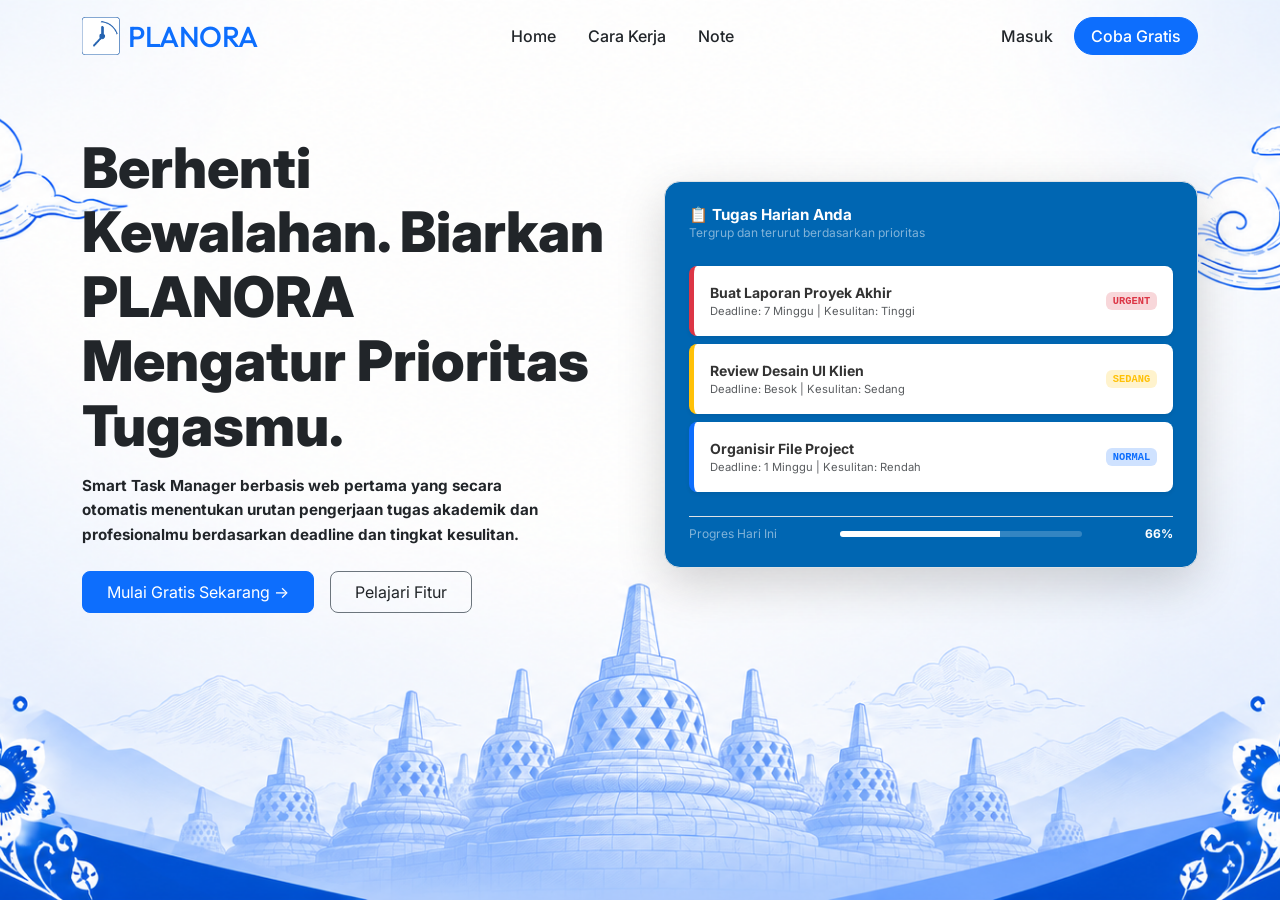
==== index.html @ 5c39a645 "Add files via upload" ====
<!DOCTYPE html>
<html lang="id">
<head>
    <meta charset="UTF-8">
    <meta name="viewport" content="width=device-width, initial-scale=1.0">
    <title>Planora - Smart Task Manager</title>
    <link href="https://cdn.jsdelivr.net/npm/bootstrap@5.3.0/dist/css/bootstrap.min.css" rel="stylesheet">
    <link rel="preconnect" href="https://fonts.googleapis.com">
    <link rel="preconnect" href="https://fonts.gstatic.com" crossorigin>
    <link href="https://fonts.googleapis.com/css2?family=Inter:wght@400;500;600;700&family=Outfit:wght@800;900&display=swap" rel="stylesheet">

    <style>
        body {
            font-family: 'Inter', sans-serif;
            background-image: url('assets/img/bg1.png');
            background-size: cover;
            background-position: center;
            background-repeat: no-repeat;
            background-attachment: fixed;
            min-height: 100vh;
            margin: 0;
        }

        /* Font khusus untuk nama Brand/Logo PLANORA */
        .brand-font {
            font-family: 'Outfit', sans-serif;
            letter-spacing: -0.5px;
        }

        /* Penyesuaian mockup tugas di sisi kanan */
        .preview-card {
            background-color: #0066b2;
            color: white;
            border-radius: 16px;
        }
        .task-item {
            background-color: white;
            color: #333;
            border-radius: 8px;
            border-left: 5px solid;
        }
        .task-urgent { border-left-color: #dc3545; }
        .task-sedang { border-left-color: #ffc107; }
        .task-normal { border-left-color: #0d6efd; }
    </style>
</head>
<body>

    <nav class="navbar navbar-expand-lg navbar-light py-3">
        <div class="container">
            <div class="d-flex align-items-center text-primary gap-2">
                <img src="assets/img/Lg.png" alt="Logo Planora" style="height: 38px; width: auto; object-fit: contain;">
                <h1 class="brand-font fw-black tracking-tight m-0" style="font-size: 1.8rem;">PLANORA</h1>
            </div>
            
            <div class="collapse navbar-collapse justify-content-center" id="navbarNav">
                <ul class="navbar-nav gap-3">
                    <li class="nav-item"><a class="nav-link small fw-medium text-dark" href="#">Home</a></li>
                    <li class="nav-item"><a class="nav-link small fw-medium text-dark" href="#">Cara Kerja</a></li>
                    <li class="nav-item"><a class="nav-link small fw-medium text-dark" href="#">Note</a></li>
                </ul>
            </div>

            <div class="d-flex align-items-center gap-2">
                <button class="btn btn-link text-decoration-none text-dark small fw-medium" data-bs-toggle="modal" data-bs-target="#loginModal">Masuk</button>
                <button class="btn btn-primary small fw-medium px-3 rounded-pill" data-bs-toggle="modal" data-bs-target="#registerModal">Coba Gratis</button>
            </div>
        </div>
    </nav>

    <header class="container py-5 mt-3">
        <div class="row align-items-center g-5">
            
            <div class="col-lg-6">
                <h1 class="display-4 text-dark mb-3" style="font-weight: 850; line-height: 1.15;">
                    Berhenti Kewalahan. Biarkan PLANORA Mengatur Prioritas Tugasmu.
                </h1>
                <p class="text-dark fw-bold mb-4 pe-lg-5" style="font-size: 0.95rem; line-height: 1.6;">
                    Smart Task Manager berbasis web pertama yang secara otomatis menentukan urutan pengerjaan tugas akademik dan profesionalmu berdasarkan deadline dan tingkat kesulitan.
                </p>
                <div class="d-flex gap-3">
                    <button class="btn btn-primary btn-lg px-4 fs-6 rounded-3" data-bs-toggle="modal" data-bs-target="#registerModal">
                        Mulai Gratis Sekarang &rarr;
                    </button>
                    <button class="btn btn-outline-secondary btn-lg px-4 fs-6 rounded-3 text-dark">
                        Pelajari Fitur
                    </button>
                </div>
            </div>

            <div class="col-lg-6">
                <div class="preview-card p-4 shadow-lg border border-light/10">
                    <div class="mb-4">
                        <h5 class="fw-bold m-0 d-flex align-items-center gap-2" style="font-size: 0.95rem;">
                            📋 Tugas Harian Anda
                        </h5>
                        <p class="m-0 text-white-50" style="font-size: 0.75rem;">Tergrup dan terurut berdasarkan prioritas</p>
                    </div>

                    <div class="task-item task-urgent p-3 mb-2 d-flex justify-content-between align-items-center shadow-sm">
                        <div>
                            <div class="fw-bold small">Buat Laporan Proyek Akhir</div>
                            <div class="text-muted" style="font-size: 0.7rem;">Deadline: 7 Minggu | Kesulitan: Tinggi</div>
                        </div>
                        <span class="badge bg-danger-subtle text-danger font-monospace" style="font-size: 0.65rem;">URGENT</span>
                    </div>

                    <div class="task-item task-sedang p-3 mb-2 d-flex justify-content-between align-items-center shadow-sm">
                        <div>
                            <div class="fw-bold small">Review Desain UI Klien</div>
                            <div class="text-muted" style="font-size: 0.7rem;">Deadline: Besok | Kesulitan: Sedang</div>
                        </div>
                        <span class="badge bg-warning-subtle text-warning font-monospace" style="font-size: 0.65rem;">SEDANG</span>
                    </div>

                    <div class="task-item task-normal p-3 mb-4 d-flex justify-content-between align-items-center shadow-sm">
                        <div>
                            <div class="fw-bold small">Organisir File Project</div>
                            <div class="text-muted" style="font-size: 0.7rem;">Deadline: 1 Minggu | Kesulitan: Rendah</div>
                        </div>
                        <span class="badge bg-primary-subtle text-primary font-monospace" style="font-size: 0.65rem;">NORMAL</span>
                    </div>

                    <div class="pt-2 border-top border-white/10 d-flex justify-content-between align-items-center" style="font-size: 0.75rem;">
                        <span class="text-white-50">Progres Hari Ini</span>
                        <div class="w-50 mx-2">
                            <div class="progress" style="height: 6px; background-color: rgba(255,255,255,0.2);">
                                <div class="progress-bar bg-white" style="width: 66%"></div>
                            </div>
                        </div>
                        <span class="fw-bold">66%</span>
                    </div>
                </div>
            </div>

        </div>
    </header>

    <div class="modal fade" id="loginModal" tabindex="-1" aria-hidden="true">
        <div class="modal-dialog modal-dialog-centered" style="max-width: 400px;">
            <div class="modal-content border-0 shadow p-4">
                <div class="modal-header border-0 p-0 justify-content-center flex-column text-center mb-4">
                    <h2 class="brand-font fw-black text-primary m-0">PLANORA</h2>
                    <p class="text-muted small m-0 mt-1">Masuk ke akun Planora Anda</p>
                    <button type="button" class="btn-close position-absolute top-0 end-0 m-3" data-bs-dismiss="modal"></button>
                </div>
                <div class="modal-body p-0">
                    <form onsubmit="prosesLogin(event)">
                        <div class="mb-3">
                            <label class="form-label small fw-bold">Alamat Email</label>
                            <input type="email" id="login-email" class="form-control" placeholder="planora@email.com" required>
                        </div>
                        <div class="mb-3">
                            <label class="form-label small fw-bold">Kata Sandi</label>
                            <input type="password" id="login-password" class="form-control" placeholder="******" required>
                        </div>
                        <div id="login-error" class="alert alert-danger small py-2 d-none"></div>
                        <button type="submit" class="btn btn-primary w-100 fw-bold py-2 mb-3">Masuk</button>
                    </form>
                    <div class="text-center mt-3">
                        <span class="small text-muted">Belum punya akun? <a href="#" class="text-decoration-none" data-bs-toggle="modal" data-bs-target="#registerModal">Daftar</a></span>
                    </div>
                </div>
            </div>
        </div>
    </div>

    <div class="modal fade" id="registerModal" tabindex="-1" aria-hidden="true">
        <div class="modal-dialog modal-dialog-centered" style="max-width: 400px;">
            <div class="modal-content border-0 shadow p-4">
                <div class="modal-header border-0 p-0 justify-content-center flex-column text-center mb-4">
                    <h2 class="brand-font fw-black text-primary m-0">PLANORA</h2>
                    <p class="text-muted small m-0 mt-1">Buat akun gratis kamu sekarang</p>
                    <button type="button" class="btn-close position-absolute top-0 end-0 m-3" data-bs-dismiss="modal"></button>
                </div>
                <div class="modal-body p-0">
                    <form onsubmit="prosesRegister(event)">
                        <div class="mb-3">
                            <label class="form-label small fw-bold">Nama Lengkap</label>
                            <input type="text" id="reg-nama" class="form-control" placeholder="Nama Lengkap" required>
                        </div>
                        <div class="mb-3">
                            <label class="form-label small fw-bold">Alamat Email</label>
                            <input type="email" id="reg-email" class="form-control" placeholder="planoa@email.com" required>
                        </div>
                        <div class="mb-3">
                            <label class="form-label small fw-bold">Kata Sandi</label>
                            <input type="password" id="reg-password" class="form-control" placeholder="******" required>
                            <div class="form-text text-muted" style="font-size: 11px;">Minimal 8 karakter, 1 angka, dan 1 huruf besar.</div>
                        </div>
                        <div class="mb-3">
                            <label class="form-label small fw-bold">Konfirmasi Kata Sandi</label>
                            <input type="password" id="reg-confirm-password" class="form-control" placeholder="******" required>
                        </div>
                        <div id="reg-error" class="alert alert-danger small py-2 d-none"></div>
                        <button type="submit" class="btn btn-primary w-100 fw-bold py-2 mb-3">Daftar Sekarang</button>
                    </form>
                    <div class="text-center mt-3">
                        <span class="small text-muted">Sudah punya akun? <a href="#" class="text-decoration-none" data-bs-toggle="modal" data-bs-target="#loginModal">Login</a></span>
                    </div>
                </div>
            </div>
        </div>
    </div>

    <script src="https://cdn.jsdelivr.net/npm/bootstrap@5.3.0/dist/js/bootstrap.bundle.min.js"></script>

    <script>
        const passwordRegex = /^(?=.*[A-Z])(?=.*\d).{8,}$/;

        function prosesRegister(e) {
            e.preventDefault();
            const nama = document.getElementById('reg-nama').value.trim();
            const email = document.getElementById('reg-email').value.trim();
            const password = document.getElementById('reg-password').value;
            const confirmPassword = document.getElementById('reg-confirm-password').value;
            const errorDiv = document.getElementById('reg-error');

            errorDiv.classList.add('d-none');

            if (!passwordRegex.test(password)) {
                errorDiv.innerText = "Sandi wajib minimal 8 karakter, 1 angka, dan 1 huruf besar!";
                errorDiv.classList.remove('d-none');
                return false;
            }

            if (password !== confirmPassword) {
                errorDiv.innerText = "Konfirmasi kata sandi tidak cocok!";
                errorDiv.classList.remove('d-none');
                return false;
            }

            const userBaru = { nama, email, password, telegram: "" };
            localStorage.setItem('planoraUser', JSON.stringify(userBaru));
            
            alert('Pendaftaran Berhasil! Mengalihkan ke Workspace...');
            window.location.href = 'dashboard.html';
        }

        function prosesLogin(e) {
            e.preventDefault();
            const emailInput = document.getElementById('login-email').value.trim();
            const passwordInput = document.getElementById('login-password').value;
            const errorDiv = document.getElementById('login-error');

            errorDiv.classList.add('d-none');
            const dataLokal = localStorage.getItem('planoraUser');

            if (!dataLokal) {
                errorDiv.innerText = "Akun tidak ditemukan. Silakan mendaftar terlebih dahulu.";
                errorDiv.classList.remove('d-none');
                return false;
            }

            const userTerdaftar = JSON.parse(dataLokal);

            if (emailInput === userTerdaftar.email && passwordInput === userTerdaftar.password) {
                window.location.href = 'dashboard.html';
            } else {
                errorDiv.innerText = "Email atau Kata Sandi salah / tidak sesuai kriteria.";
                errorDiv.classList.remove('d-none');
            }
        }
    </script>
</body>
</html>
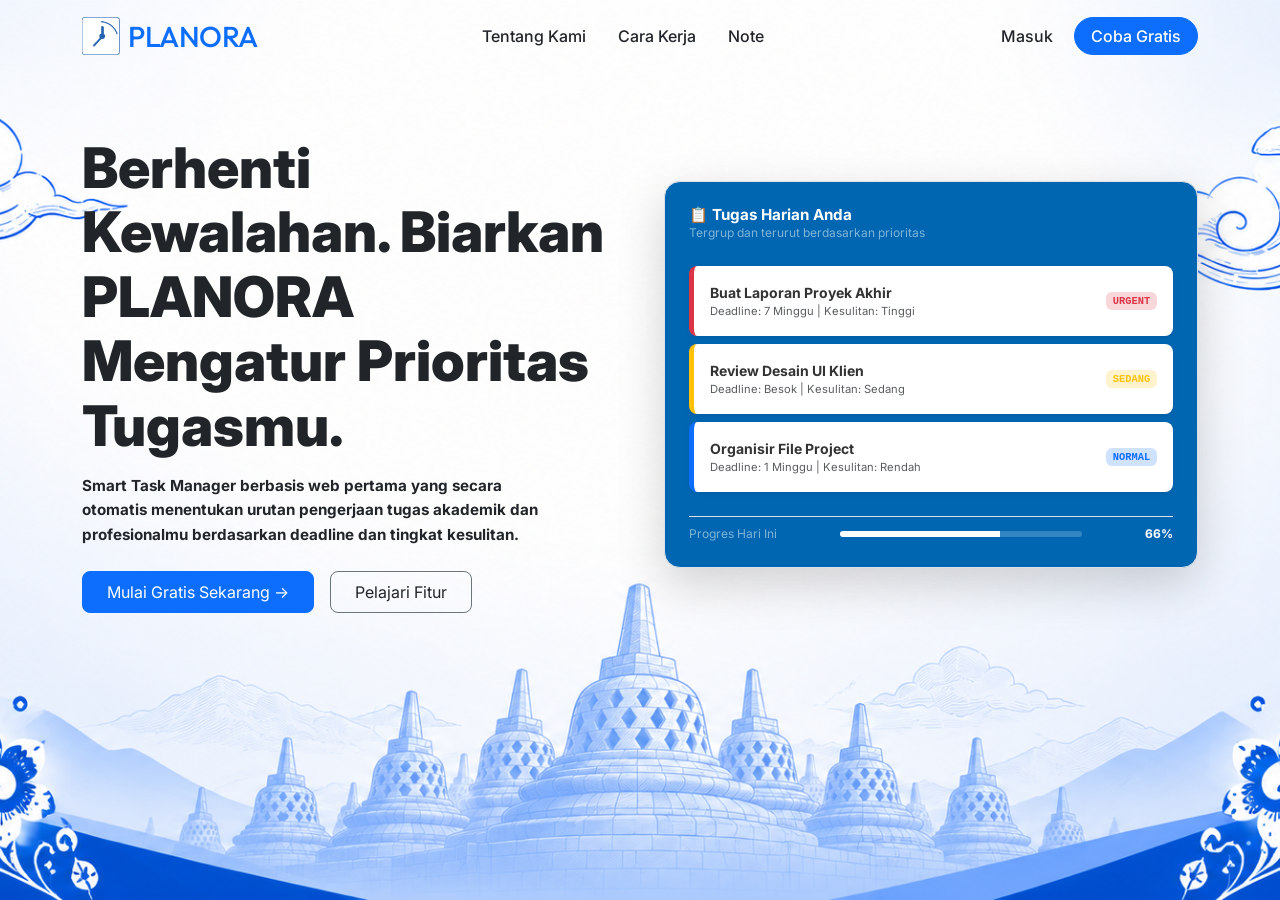
==== commit 323c79d8: "Add files via upload" ====
--- a/index.html
+++ b/index.html
@@ -12,7 +12,7 @@
     <style>
         body {
             font-family: 'Inter', sans-serif;
-            background-image: url('assets/img/bg1.png');
+            background-image: url('bg1.png');
             background-size: cover;
             background-position: center;
             background-repeat: no-repeat;
@@ -49,15 +49,19 @@
     <nav class="navbar navbar-expand-lg navbar-light py-3">
         <div class="container">
             <div class="d-flex align-items-center text-primary gap-2">
-                <img src="assets/img/Lg.png" alt="Logo Planora" style="height: 38px; width: auto; object-fit: contain;">
+                <img src="Lg.png" alt="Logo Planora" style="height: 38px; width: auto; object-fit: contain;">
                 <h1 class="brand-font fw-black tracking-tight m-0" style="font-size: 1.8rem;">PLANORA</h1>
             </div>
             
             <div class="collapse navbar-collapse justify-content-center" id="navbarNav">
                 <ul class="navbar-nav gap-3">
-                    <li class="nav-item"><a class="nav-link small fw-medium text-dark" href="#">Home</a></li>
+                    <li class="nav-item">
+                        <a class="nav-link small fw-medium text-dark" href="tk.html">Tentang Kami</a>
+                    </li>
                     <li class="nav-item"><a class="nav-link small fw-medium text-dark" href="#">Cara Kerja</a></li>
-                    <li class="nav-item"><a class="nav-link small fw-medium text-dark" href="#">Note</a></li>
+                    <li class="nav-item">
+                        <a class="nav-link small fw-medium text-dark" href="note.html">Note</a>
+                    </li>
                 </ul>
             </div>
 
